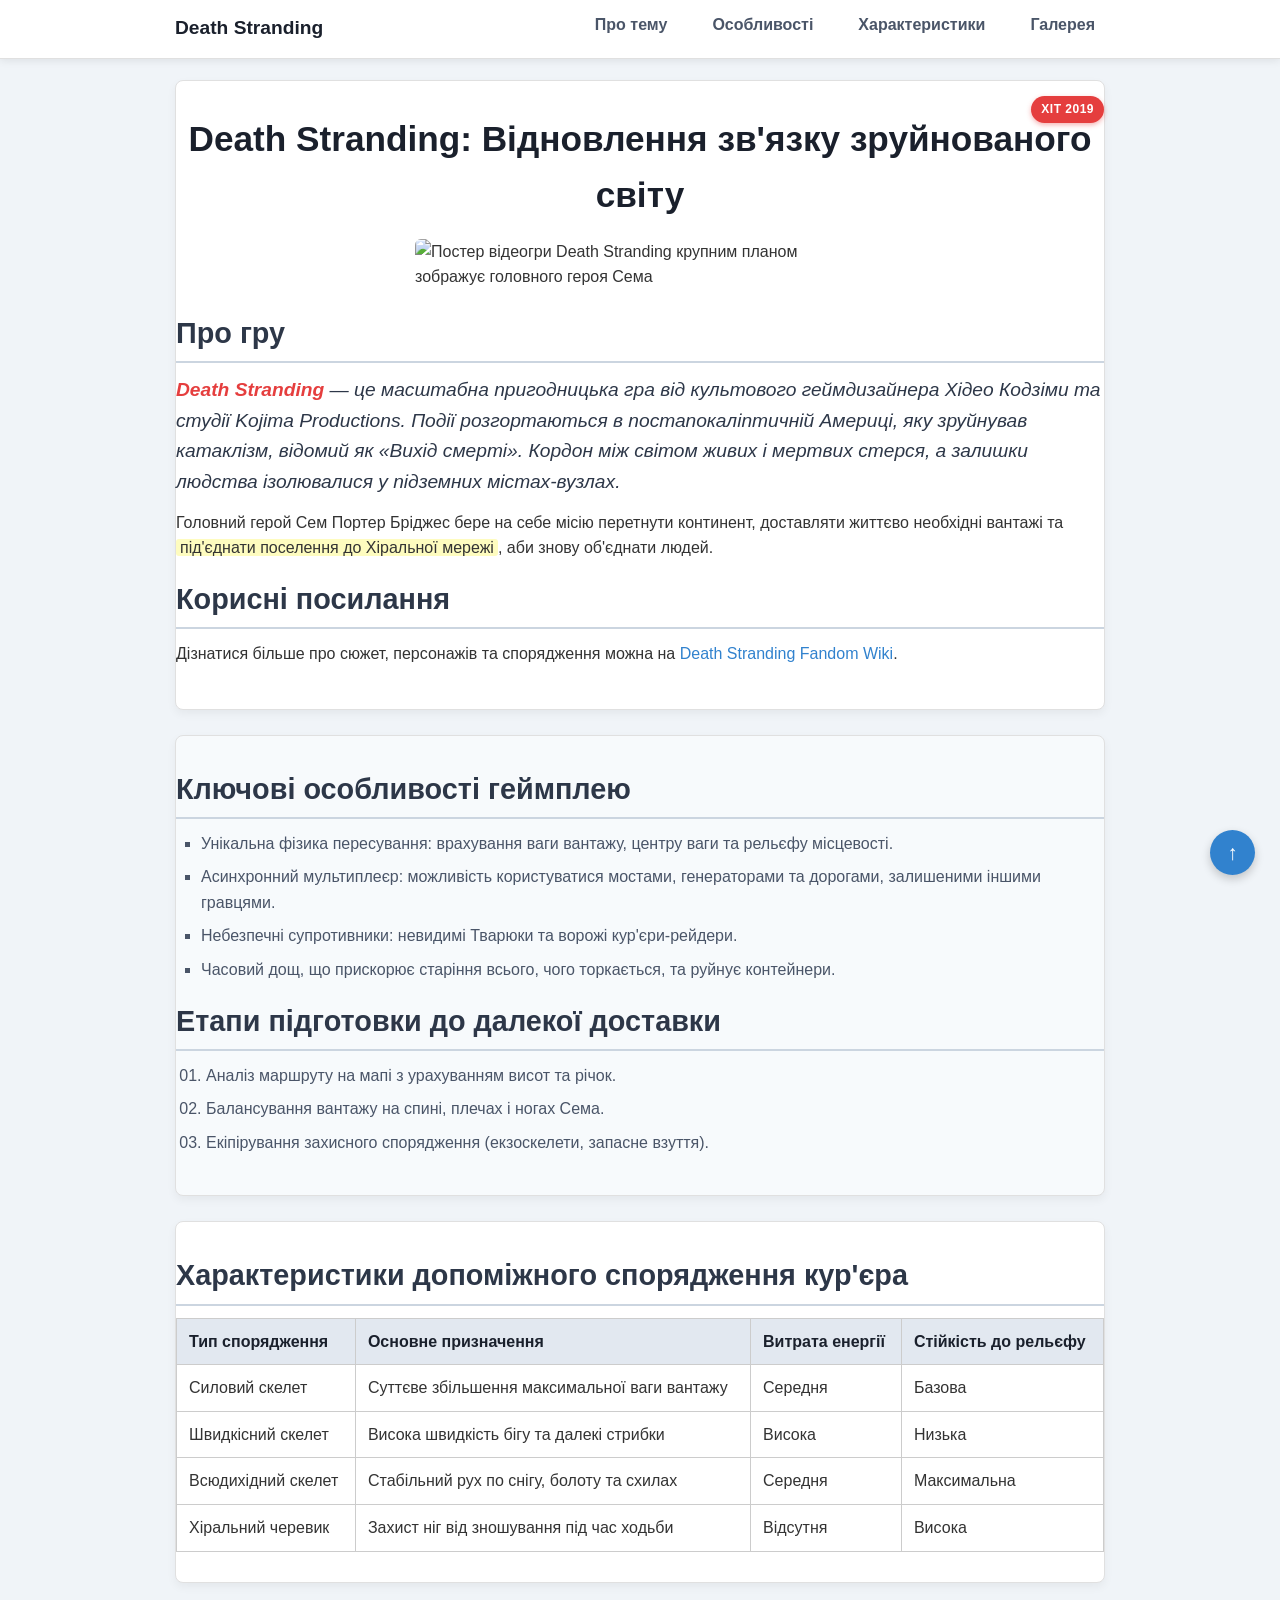
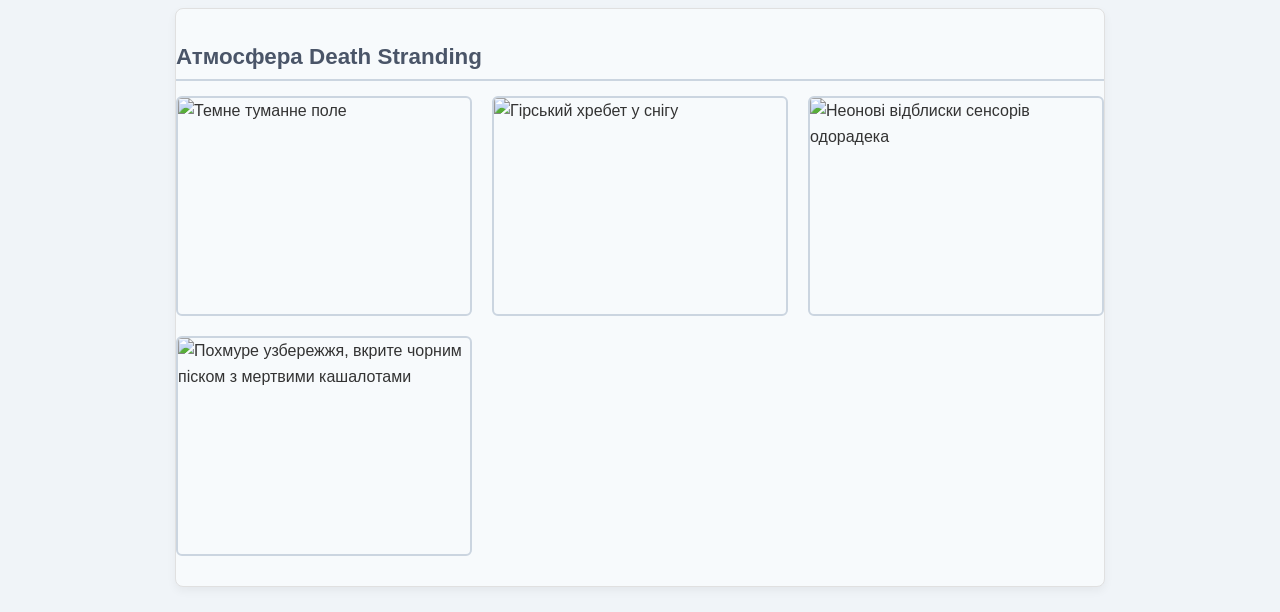
==== index.html @ abce7438 "практична 4" ====
<!DOCTYPE html>
<html lang="uk">

<head>
    <meta charset="UTF-8">
    <meta name="viewport" content="width=device-width, initial-scale=1.0">
    <title>Death Stranding — Огляд гри від Хідео Кодзіми</title>
    <link rel="stylesheet" href="style.css">
</head>

<body>

    <!-- Крок 1.1 & Крок 2.2: Закріплена шапка сайту (Header) з навігацією -->
    <header class="site-header">
        <div class="container header-container">
            <div class="logo">Death Stranding</div>
            <nav class="site-nav">
                <ul>
                    <li><a href="#about">Про тему</a></li>
                    <li><a href="#features">Особливості</a></li>
                    <li><a href="#equipment">Характеристики</a></li>
                    <li><a href="#gallery">Галерея</a></li>
                </ul>
            </nav>
        </div>
    </header>

    <!-- Контейнер-обгортка для всього основного контенту -->
    <div class="container main-content-wrapper">

        <!-- Крок 1.2: Секція 1 (id="about") -->
        <section id="about" class="card">
            <!-- Крок 4.3: Локальне позиціонування бейджа (relative + absolute) -->
            <div class="card-badge-wrapper">
                <span class="badge">ХІТ 2019</span>
                <h1 id="page-title">Death Stranding: Відновлення зв'язку зруйнованого світу</h1>
            </div>

            <img src="https://thumb.wikimedia.org/wikipedia/ru/thumb/e/ee/Death_Stranding_Poster.jpg/330px-Death_Stranding_Poster.jpg?utm_source=ru.wikipedia.org&utm_campaign=parser&utm_content=thumbnail"
                alt="Постер відеогри Death Stranding крупним планом зображує головного героя Сема" class="main-image" width="450">

            <h2 class="section-title">Про гру</h2>
            <p class="intro">
                <strong>Death Stranding</strong> — це масштабна пригодницька гра від культового геймдизайнера Хідео Кодзіми та
                студії Kojima Productions. Події розгортаються в постапокаліптичній Америці, яку зруйнував катаклізм, відомий як
                «Вихід смерті». Кордон між світом живих і мертвих стерся, а залишки людства ізолювалися у підземних
                містах-вузлах.
            </p>
            <p>
                Головний герой Сем Портер Бріджес бере на себе місію перетнути континент, доставляти життєво необхідні вантажі та
                <em class="highlight">під'єднати поселення до Хіральної мережі</em>, аби знову об'єднати людей.
            </p>

            <h2 class="section-title">Корисні посилання</h2>
            <p>
                Дізнатися більше про сюжет, персонажів та спорядження можна на
                <a href="https://deathstranding.fandom.com/wiki/Death_Stranding_Wiki" target="_blank">Death Stranding Fandom
                    Wiki</a>.
            </p>
        </section>

        <!-- Крок 1.2: Секція 2 (id="features") -->
        <section id="features" class="card">
            <h2 class="section-title">Ключові особливості геймплею</h2>
            <ul>
                <li>Унікальна фізика пересування: врахування ваги вантажу, центру ваги та рельєфу місцевості.</li>
                <li>Асинхронний мультиплеєр: можливість користуватися мостами, генераторами та дорогами, залишеними іншими гравцями.</li>
                <li>Небезпечні супротивники: невидимі Тварюки та ворожі кур'єри-рейдери.</li>
                <li>Часовий дощ, що прискорює старіння всього, чого торкається, та руйнує контейнери.</li>
            </ul>

            <h2 class="section-title">Етапи підготовки до далекої доставки</h2>
            <ol>
                <li>Аналіз маршруту на мапі з урахуванням висот та річок.</li>
                <li>Балансування вантажу на спині, плечах і ногах Сема.</li>
                <li>Екіпірування захисного спорядження (екзоскелети, запасне взуття).</li>
            </ol>
        </section>

        <!-- Крок 1.2: Секція 3 (id="equipment") -->
        <section id="equipment" class="card">
            <h2 class="section-title">Характеристики допоміжного спорядження кур'єра</h2>
            <table>
                <thead>
                    <tr>
                        <th>Тип спорядження</th>
                        <th>Основне призначення</th>
                        <th>Витрата енергії</th>
                        <th>Стійкість до рельєфу</th>
                    </tr>
                </thead>
                <tbody>
                    <tr>
                        <td>Силовий скелет</td>
                        <td>Суттєве збільшення максимальної ваги вантажу</td>
                        <td>Середня</td>
                        <td>Базова</td>
                    </tr>
                    <tr>
                        <td>Швидкісний скелет</td>
                        <td>Висока швидкість бігу та далекі стрибки</td>
                        <td>Висока</td>
                        <td>Низька</td>
                    </tr>
                    <tr>
                        <td>Всюдихідний скелет</td>
                        <td>Стабільний рух по снігу, болоту та схилах</td>
                        <td>Середня</td>
                        <td>Максимальна</td>
                    </tr>
                    <tr>
                        <td>Хіральний черевик</td>
                        <td>Захист ніг від зношування під час ходьби</td>
                        <td>Відсутня</td>
                        <td>Висока</td>
                    </tr>
                </tbody>
            </table>
        </section>

        <!-- Крок 1.2 & 1.3: Секція 4 (id="gallery") з Grid-контейнером -->
        <section id="gallery" class="card">
            <h3 class="section-title">Атмосфера Death Stranding</h3>
            <div class="grid-gallery">
                <img src="https://encrypted-tbn0.gstatic.com/images?q=tbn:ANd9GcSAm0z1vi26tXWBzfm6aqpXGcgS5RZTsnE22c-zB_lqt6mwlrGwshF_rRA&s=80"
                    alt="Темне туманне поле">
                <img src="https://i.redd.it/xmodhli1xid81.jpg"
                    alt="Гірський хребет у снігу">
                <img src="https://static.wikia.nocookie.net/deathstranding/images/5/5e/Terrorist_Odradek.jpg/revision/latest?cb=20230626144756"
                    alt="Неонові відблиски сенсорів одорадека">
                <img src="https://s.dou.ua/storage-files/DS2_1.jpg"
                    alt="Похмуре узбережжя, вкрите чорним піском з мертвими кашалотами">
            </div>
        </section>

    </div>

    <!-- Крок 5: Плаваюча кнопка повернення наверх -->
    <a href="#about" class="back-to-top" title="Наверх">↑</a>

</body>

</html>
---- style.css ----
/* Крок 1. Глобальне скидання та модель border-box */
* {
    margin: 0;
    padding: 0;
    box-sizing: border-box;
}

/* Крок 2.1. Глобальний скрол та компенсація для фіксованої шапки */
html {
    scroll-behavior: smooth;
}

body {
    background-color: #f0f4f8; /* Фон */
    font-family: Arial, sans-serif; /* Шрифт */
    color: #333333; /* Колір тексту */
    line-height: 1.6; /* Інтервал */
    padding-top: 80px; /* Компенсація висоти закріпленого хедера */
    scroll-padding-top: 90px; /* Запобігання перекриттю заголовків при якірному переході */
}

/* Крок 2.2. Фіксація шапки (Header) сайту */
.site-header {
    position: fixed;
    top: 0;
    left: 0;
    width: 100%;
    background-color: #ffffff;
    border-bottom: 1px solid #e0e0e0;
    box-shadow: 0 2px 8px rgba(0, 0, 0, 0.08);
    z-index: 1000; /* Високий шар, щоб перекривати контент */
    padding: 12px 0;
}

/* Крок 2.3. Flexbox для внутрішнього контейнера хедера */
.header-container {
    display: flex;
    justify-content: space-between;
    align-items: center;
}

.logo {
    font-size: 1.2rem;
    font-weight: bold;
    color: #1a202c;
}

/* Крок 2.4. Flexbox для списку навігації */
.site-nav ul {
    display: flex;
    gap: 25px; /* Рівномірні відстані між пунктами меню */
    list-style: none; /* Прибираємо стандартні маркери */
    margin: 0;
    padding: 0;
}

.site-nav a {
    color: #4a5568;
    font-weight: 600;
    text-decoration: none;
    padding: 6px 10px;
    border-radius: 4px;
    transition: color 0.2s, background-color 0.2s;
}

.site-nav a:hover {
    color: #3182ce;
    background-color: #edf2f7;
    text-decoration: none;
}

/* Крок 3.1. Контейнер-обгортка */
.container {
    max-width: 960px; /* Обмеження максимальної ширини */
    margin: 0 auto; /* Центрування по горизонталі */
    padding: 0 15px; /* Бокові внутрішні відступи */
}

/* Крок 4.1. Внутрішні відступи секцій (вертикальний ритм) */
section.card {
    padding-top: 30px;
    padding-bottom: 30px;
}

/* Крок 4.2. Візуальне відокремлення (чергування фону секцій) */
section.card:nth-child(odd) {
    background-color: #ffffff; /* Білий фон для непарних секцій */
}

section.card:nth-child(even) {
    background-color: #f7fafc; /* Світло-сірий фон для парних секцій */
}

/* Крок 3.2. Стилізація блоків-карток (.card) */
.card {
    border: 1px solid #e0e0e0; /* Рамка */
    border-radius: 8px; /* Закруглення кутів */
    margin-bottom: 25px; /* Зовнішній відступ знизу */
    box-shadow: 0 4px 10px rgba(0, 0, 0, 0.05); /* М'яка тінь */
}

/* Крок 4.3. Локальне позиціонування (Бейдж) */
.card-badge-wrapper {
    position: relative; /* Батьківський контейнер для absolute */
}

.badge {
    position: absolute;
    top: -15px;
    right: 0;
    background-color: #e53e3e;
    color: #ffffff;
    font-size: 0.75rem;
    font-weight: bold;
    padding: 4px 10px;
    border-radius: 20px;
    box-shadow: 0 2px 5px rgba(229, 62, 62, 0.4);
    text-transform: uppercase;
    letter-spacing: 0.5px;
}

/* Заголовки */
h1 {
    font-size: 2.2rem;
    font-weight: 700;
    color: #1a202c;
    text-align: center; /* Вирівнювання по центру */
    margin-bottom: 15px;
}

h2 {
    font-size: 1.8rem;
    font-weight: 600;
    color: #2d3748;
    text-align: left;
    margin-top: 15px;
    margin-bottom: 12px;
}

h3 {
    font-size: 1.4rem;
    font-weight: bold;
    color: #4a5568;
    text-align: left;
    margin-bottom: 15px;
}

.card h2:first-child,
.card h3:first-child {
    margin-top: 0;
}

.section-title {
    border-bottom: 2px solid #cbd5e0;
    padding-bottom: 5px;
}

/* Оформлення текстових елементів */
p {
    margin-bottom: 12px;
}

.intro {
    font-size: 1.2rem;
    font-style: italic;
    color: #2d3748;
}

strong {
    color: #e53e3e;
}

em, .highlight {
    background-color: #fefcbf;
    font-style: normal;
    padding: 0 4px;
    border-radius: 3px;
}

/* Оформлення посилань у тексті */
a {
    color: #3182ce;
    text-decoration: none;
}

a:hover {
    color: #2b6cb0;
    text-decoration: underline;
}

/* Оформлення списків */
ul {
    list-style-type: square;
    color: #4a5568;
    padding-left: 25px;
    margin-bottom: 15px;
}

ol {
    list-style-type: decimal-leading-zero;
    color: #4a5568;
    padding-left: 30px;
    margin-bottom: 10px;
}

li {
    margin-bottom: 8px;
}

/* Стилізація таблиці */
table {
    width: 100%;
    border-collapse: collapse;
    margin-top: 10px;
}

th, td {
    padding: 10px 12px;
    border: 1px solid #ccc;
    text-align: left;
}

th {
    background-color: #e2e8f0;
    color: #1a202c;
    font-weight: 700;
}

/* Стилізація головного зображення */
.main-image {
    display: block;
    margin: 0 auto 20px auto;
    max-width: 100%;
    height: auto;
    border-radius: 6px;
}

/* Крок 3 (з практичної): Двовимірна верстка галереї за допомогою CSS Grid */
.grid-gallery {
    display: grid;
    grid-template-columns: repeat(3, 1fr); /* Три однакові колонки через фракції */
    gap: 20px; /* Рівномірні відступи між елементами сітки */
}

.grid-gallery img {
    width: 100%; /* Гумові зображення */
    height: 220px;
    object-fit: cover; /* Збереження пропорцій без спотворень */
    border: 2px solid #cbd5e0;
    border-radius: 6px;
    transition: transform 0.2s ease;
}

.grid-gallery img:hover {
    transform: scale(1.02);
}

/* Крок 5. Плаваюча кнопка повернення (Back to Top) */
.back-to-top {
    position: fixed;
    bottom: 25px;
    right: 25px;
    width: 45px;
    height: 45px;
    background-color: #3182ce;
    color: #ffffff;
    border-radius: 50%; /* Форма кола */
    display: flex;
    align-items: center;
    justify-content: center;
    font-size: 1.3rem;
    text-decoration: none;
    box-shadow: 0 4px 10px rgba(0, 0, 0, 0.2);
    z-index: 999;
    transition: background-color 0.2s, transform 0.2s;
}

.back-to-top:hover {
    background-color: #2b6cb0;
    color: #ffffff;
    text-decoration: none;
    transform: translateY(-3px);
}
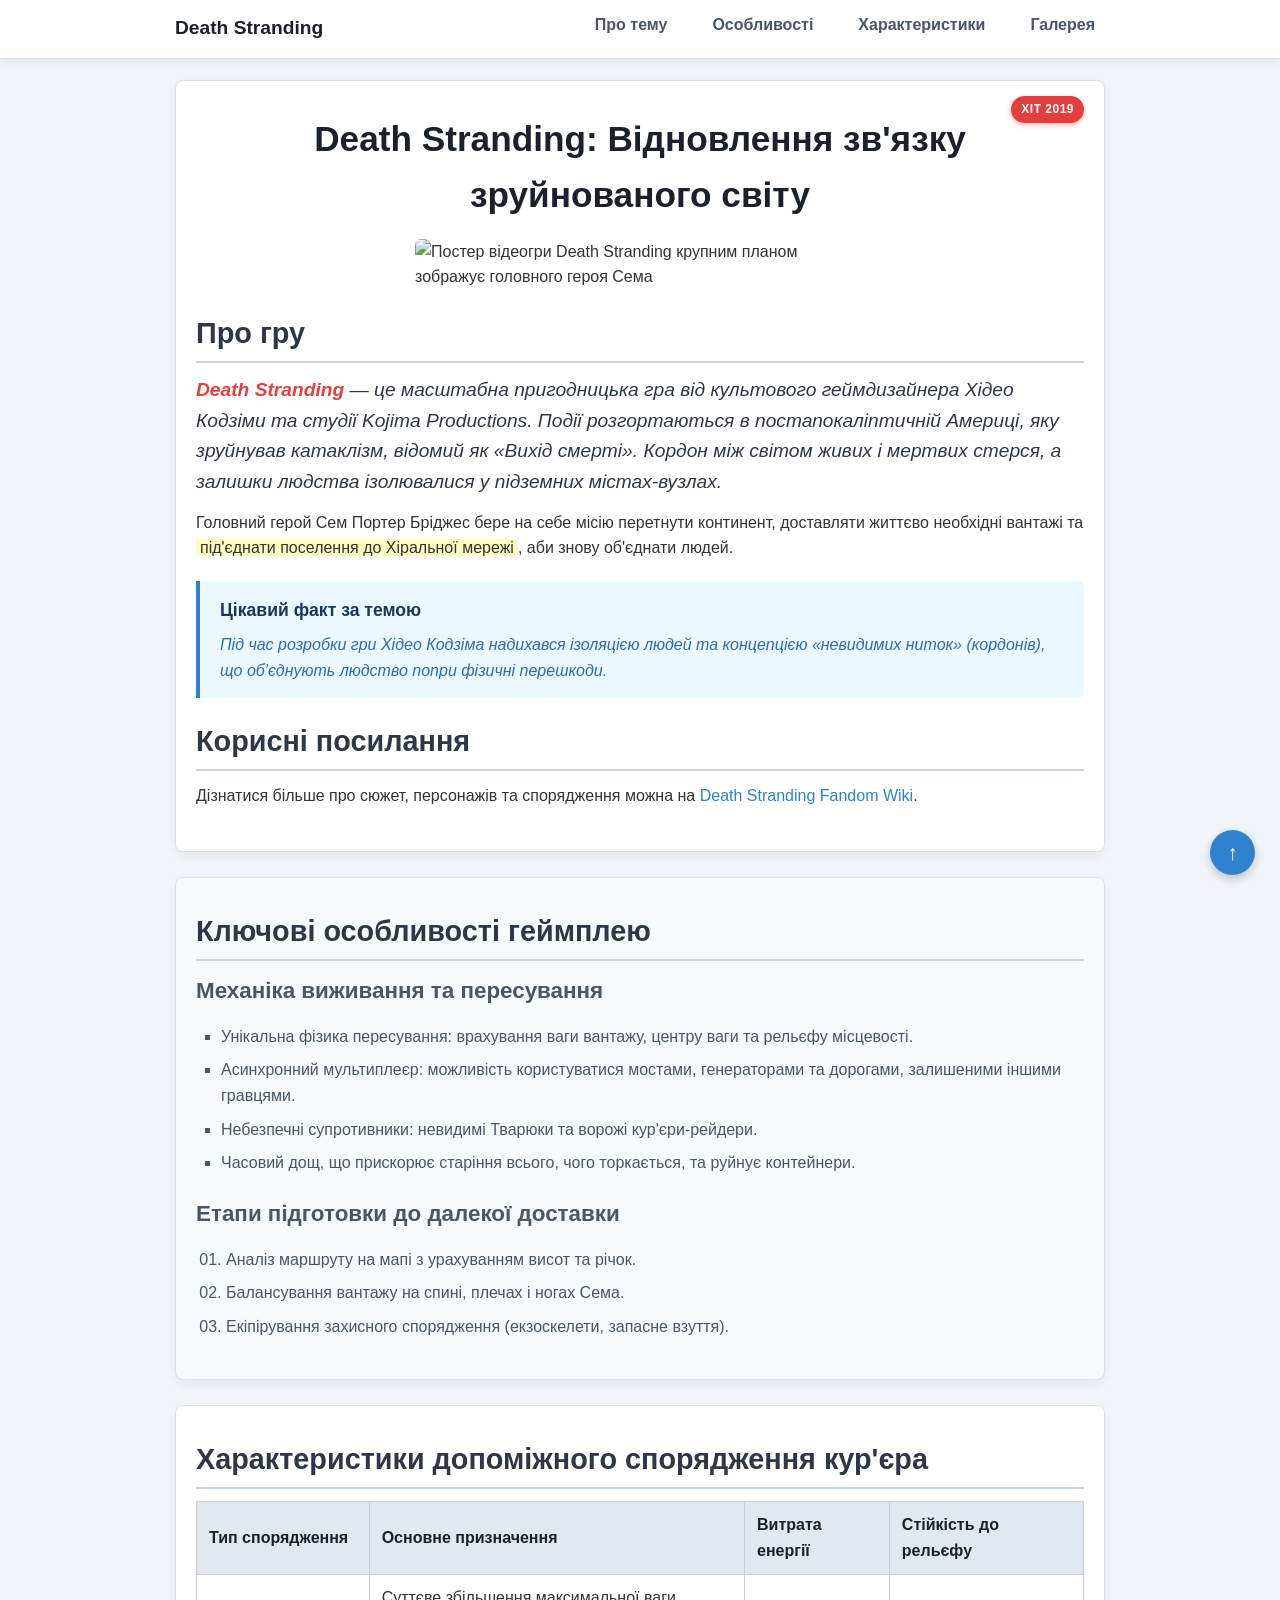
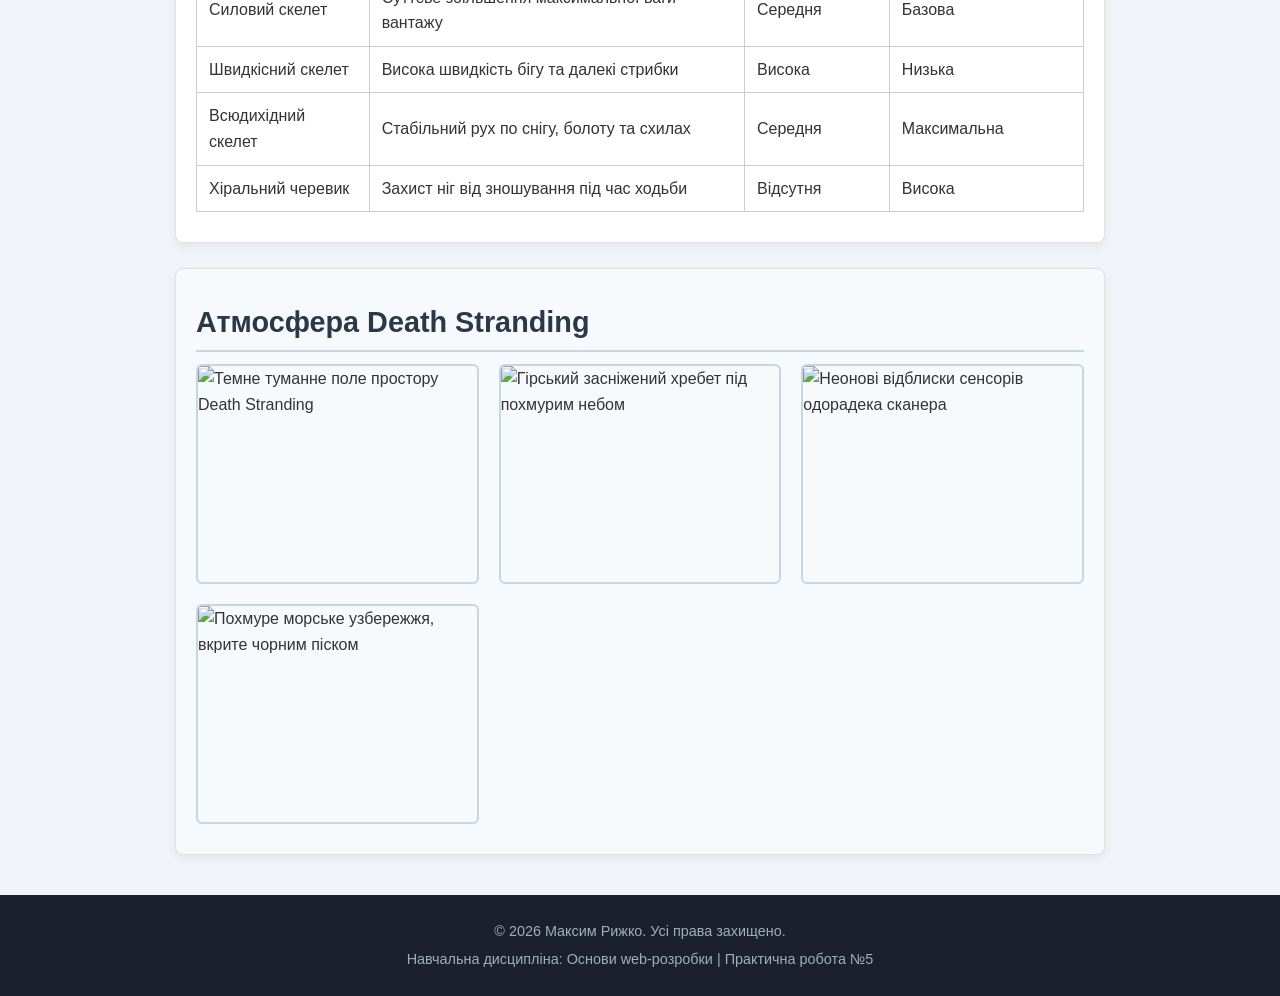
==== commit b5a994f5: "Практична робота №5" ====
--- a/index.html
+++ b/index.html
@@ -5,16 +5,20 @@
     <meta charset="UTF-8">
     <meta name="viewport" content="width=device-width, initial-scale=1.0">
     <title>Death Stranding — Огляд гри від Хідео Кодзіми</title>
+    <meta name="description" content="Повний огляд постапокаліптичної гри Death Stranding: геймплей, особливості унікальної доставки вантажів, снарядження та атмосфера проєкту.">
+    <meta name="keywords" content="Death Stranding, Хідео Кодзіма, гра, огляд, геймплей, кур'єр, Сем Портер Бріджес">
+    <meta name="author" content="Максим Рижко">
+    <link rel="icon" href="https://encrypted-tbn0.gstatic.com/images?q=tbn:ANd9GcSAm0z1vi26tXWBzfm6aqpXGcgS5RZTsnE22c-zB_lqt6mwlrGwshF_rRA&s=80" type="image/x-icon">
     <link rel="stylesheet" href="style.css">
 </head>
 
 <body>
 
-    <!-- Крок 1.1 & Крок 2.2: Закріплена шапка сайту (Header) з навігацією -->
+    <!-- Крок 1.1 & Крок 2.2: Закріплена шапка сайту з доступною навігацією -->
     <header class="site-header">
         <div class="container header-container">
             <div class="logo">Death Stranding</div>
-            <nav class="site-nav">
+            <nav class="site-nav" aria-label="Головне меню сайту">
                 <ul>
                     <li><a href="#about">Про тему</a></li>
                     <li><a href="#features">Особливості</a></li>
@@ -25,118 +29,139 @@
         </div>
     </header>
 
-    <!-- Контейнер-обгортка для всього основного контенту -->
-    <div class="container main-content-wrapper">
+    <!-- Крок 1.2: Головний стрижневий контейнер (<main>) -->
+    <main id="main-content">
+        <div class="container main-content-wrapper">
 
-        <!-- Крок 1.2: Секція 1 (id="about") -->
-        <section id="about" class="card">
-            <!-- Крок 4.3: Локальне позиціонування бейджа (relative + absolute) -->
-            <div class="card-badge-wrapper">
-                <span class="badge">ХІТ 2019</span>
-                <h1 id="page-title">Death Stranding: Відновлення зв'язку зруйнованого світу</h1>
-            </div>
+            <!-- Секція 1 (id="about") -->
+            <section id="about" class="card">
+                <div class="card-badge-wrapper">
+                    <span class="badge">ХІТ 2019</span>
+                    <h1 id="page-title">Death Stranding: Відновлення зв'язку зруйнованого світу</h1>
+                </div>
 
-            <img src="https://thumb.wikimedia.org/wikipedia/ru/thumb/e/ee/Death_Stranding_Poster.jpg/330px-Death_Stranding_Poster.jpg?utm_source=ru.wikipedia.org&utm_campaign=parser&utm_content=thumbnail"
-                alt="Постер відеогри Death Stranding крупним планом зображує головного героя Сема" class="main-image" width="450">
+                <img src="https://thumb.wikimedia.org/wikipedia/ru/thumb/e/ee/Death_Stranding_Poster.jpg/330px-Death_Stranding_Poster.jpg"
+                    alt="Постер відеогри Death Stranding крупним планом зображує головного героя Сема" class="main-image" width="450">
 
-            <h2 class="section-title">Про гру</h2>
-            <p class="intro">
-                <strong>Death Stranding</strong> — це масштабна пригодницька гра від культового геймдизайнера Хідео Кодзіми та
-                студії Kojima Productions. Події розгортаються в постапокаліптичній Америці, яку зруйнував катаклізм, відомий як
-                «Вихід смерті». Кордон між світом живих і мертвих стерся, а залишки людства ізолювалися у підземних
-                містах-вузлах.
-            </p>
-            <p>
-                Головний герой Сем Портер Бріджес бере на себе місію перетнути континент, доставляти життєво необхідні вантажі та
-                <em class="highlight">під'єднати поселення до Хіральної мережі</em>, аби знову об'єднати людей.
-            </p>
+                <h2 class="section-title">Про гру</h2>
+                <p class="intro">
+                    <strong>Death Stranding</strong> — це масштабна пригодницька гра від культового геймдизайнера Хідео Кодзіми та
+                    студії Kojima Productions. Події розгортаються в постапокаліптичній Америці, яку зруйнував катаклізм, відомий як
+                    «Вихід смерті». Кордон між світом живих і мертвих стерся, а залишки людства ізолювалися у підземних
+                    містах-вузлах.
+                </p>
+                <p>
+                    Головний герой Сем Портер Бріджес бере на себе місію перетнути континент, доставляти життєво необхідні вантажі та
+                    <em class="highlight">під'єднати поселення до Хіральної мережі</em>, аби знову об'єднати людей.
+                </p>
 
-            <h2 class="section-title">Корисні посилання</h2>
-            <p>
-                Дізнатися більше про сюжет, персонажів та спорядження можна на
-                <a href="https://deathstranding.fandom.com/wiki/Death_Stranding_Wiki" target="_blank">Death Stranding Fandom
-                    Wiki</a>.
-            </p>
-        </section>
+                <!-- Крок 1.4: Довідковий блок (<aside>) усередині секції -->
+                <aside class="info-aside">
+                    <h3>Цікавий факт за темою</h3>
+                    <p>Під час розробки гри Хідео Кодзіма надихався ізоляцією людей та концепцією «невидимих ниток» (кордонів), що об'єднують людство попри фізичні перешкоди.</p>
+                </aside>
 
-        <!-- Крок 1.2: Секція 2 (id="features") -->
-        <section id="features" class="card">
-            <h2 class="section-title">Ключові особливості геймплею</h2>
-            <ul>
-                <li>Унікальна фізика пересування: врахування ваги вантажу, центру ваги та рельєфу місцевості.</li>
-                <li>Асинхронний мультиплеєр: можливість користуватися мостами, генераторами та дорогами, залишеними іншими гравцями.</li>
-                <li>Небезпечні супротивники: невидимі Тварюки та ворожі кур'єри-рейдери.</li>
-                <li>Часовий дощ, що прискорює старіння всього, чого торкається, та руйнує контейнери.</li>
-            </ul>
+                <h2 class="section-title">Корисні посилання</h2>
+                <p>
+                    Дізнатися більше про сюжет, персонажів та спорядження можна на
+                    <a href="https://deathstranding.fandom.com/wiki/Death_Stranding_Wiki" target="_blank" rel="noopener">Death Stranding Fandom
+                        Wiki</a>.
+                </p>
+            </section>
 
-            <h2 class="section-title">Етапи підготовки до далекої доставки</h2>
-            <ol>
-                <li>Аналіз маршруту на мапі з урахуванням висот та річок.</li>
-                <li>Балансування вантажу на спині, плечах і ногах Сема.</li>
-                <li>Екіпірування захисного спорядження (екзоскелети, запасне взуття).</li>
-            </ol>
-        </section>
+            <!-- Секція 2 (id="features") з використанням <article> для карток -->
+            <section id="features" class="card">
+                <h2 class="section-title">Ключові особливості геймплею</h2>
+                
+                <article class="feature-article">
+                    <h3>Механіка виживання та пересування</h3>
+                    <ul>
+                        <li>Унікальна фізика пересування: врахування ваги вантажу, центру ваги та рельєфу місцевості.</li>
+                        <li>Асинхронний мультиплеєр: можливість користуватися мостами, генераторами та дорогами, залишеними іншими гравцями.</li>
+                        <li>Небезпечні супротивники: невидимі Тварюки та ворожі кур'єри-рейдери.</li>
+                        <li>Часовий дощ, що прискорює старіння всього, чого торкається, та руйнує контейнери.</li>
+                    </ul>
+                </article>
 
-        <!-- Крок 1.2: Секція 3 (id="equipment") -->
-        <section id="equipment" class="card">
-            <h2 class="section-title">Характеристики допоміжного спорядження кур'єра</h2>
-            <table>
-                <thead>
-                    <tr>
-                        <th>Тип спорядження</th>
-                        <th>Основне призначення</th>
-                        <th>Витрата енергії</th>
-                        <th>Стійкість до рельєфу</th>
-                    </tr>
-                </thead>
-                <tbody>
-                    <tr>
-                        <td>Силовий скелет</td>
-                        <td>Суттєве збільшення максимальної ваги вантажу</td>
-                        <td>Середня</td>
-                        <td>Базова</td>
-                    </tr>
-                    <tr>
-                        <td>Швидкісний скелет</td>
-                        <td>Висока швидкість бігу та далекі стрибки</td>
-                        <td>Висока</td>
-                        <td>Низька</td>
-                    </tr>
-                    <tr>
-                        <td>Всюдихідний скелет</td>
-                        <td>Стабільний рух по снігу, болоту та схилах</td>
-                        <td>Середня</td>
-                        <td>Максимальна</td>
-                    </tr>
-                    <tr>
-                        <td>Хіральний черевик</td>
-                        <td>Захист ніг від зношування під час ходьби</td>
-                        <td>Відсутня</td>
-                        <td>Висока</td>
-                    </tr>
-                </tbody>
-            </table>
-        </section>
+                <article class="feature-article">
+                    <h3>Етапи підготовки до далекої доставки</h3>
+                    <ol>
+                        <li>Аналіз маршруту на мапі з урахуванням висот та річок.</li>
+                        <li>Балансування вантажу на спині, плечах і ногах Сема.</li>
+                        <li>Екіпірування захисного спорядження (екзоскелети, запасне взуття).</li>
+                    </ol>
+                </article>
+            </section>
 
-        <!-- Крок 1.2 & 1.3: Секція 4 (id="gallery") з Grid-контейнером -->
-        <section id="gallery" class="card">
-            <h3 class="section-title">Атмосфера Death Stranding</h3>
-            <div class="grid-gallery">
-                <img src="https://encrypted-tbn0.gstatic.com/images?q=tbn:ANd9GcSAm0z1vi26tXWBzfm6aqpXGcgS5RZTsnE22c-zB_lqt6mwlrGwshF_rRA&s=80"
-                    alt="Темне туманне поле">
-                <img src="https://i.redd.it/xmodhli1xid81.jpg"
-                    alt="Гірський хребет у снігу">
-                <img src="https://static.wikia.nocookie.net/deathstranding/images/5/5e/Terrorist_Odradek.jpg/revision/latest?cb=20230626144756"
-                    alt="Неонові відблиски сенсорів одорадека">
-                <img src="https://s.dou.ua/storage-files/DS2_1.jpg"
-                    alt="Похмуре узбережжя, вкрите чорним піском з мертвими кашалотами">
-            </div>
-        </section>
+            <!-- Секція 3 (id="equipment") -->
+            <section id="equipment" class="card">
+                <h2 class="section-title">Характеристики допоміжного спорядження кур'єра</h2>
+                <table>
+                    <thead>
+                        <tr>
+                            <th>Тип спорядження</th>
+                            <th>Основне призначення</th>
+                            <th>Витрата енергії</th>
+                            <th>Стійкість до рельєфу</th>
+                        </tr>
+                    </thead>
+                    <tbody>
+                        <tr>
+                            <td>Силовий скелет</td>
+                            <td>Суттєве збільшення максимальної ваги вантажу</td>
+                            <td>Середня</td>
+                            <td>Базова</td>
+                        </tr>
+                        <tr>
+                            <td>Швидкісний скелет</td>
+                            <td>Висока швидкість бігу та далекі стрибки</td>
+                            <td>Висока</td>
+                            <td>Низька</td>
+                        </tr>
+                        <tr>
+                            <td>Всюдихідний скелет</td>
+                            <td>Стабільний рух по снігу, болоту та схилах</td>
+                            <td>Середня</td>
+                            <td>Максимальна</td>
+                        </tr>
+                        <tr>
+                            <td>Хіральний черевик</td>
+                            <td>Захист ніг від зношування під час ходьби</td>
+                            <td>Відсутня</td>
+                            <td>Висока</td>
+                        </tr>
+                    </tbody>
+                </table>
+            </section>
 
-    </div>
+            <!-- Секція 4 (id="gallery") з Grid-контейнером -->
+            <section id="gallery" class="card">
+                <h2 class="section-title">Атмосфера Death Stranding</h2>
+                <div class="grid-gallery">
+                    <img src="https://encrypted-tbn0.gstatic.com/images?q=tbn:ANd9GcSAm0z1vi26tXWBzfm6aqpXGcgS5RZTsnE22c-zB_lqt6mwlrGwshF_rRA&s=80"
+                        alt="Темне туманне поле простору Death Stranding">
+                    <img src="https://i.redd.it/xmodhli1xid81.jpg"
+                        alt="Гірський засніжений хребет під похмурим небом">
+                    <img src="https://static.wikia.nocookie.net/deathstranding/images/5/5e/Terrorist_Odradek.jpg/revision/latest?cb=20230626144756"
+                        alt="Неонові відблиски сенсорів одорадека сканера">
+                    <img src="https://s.dou.ua/storage-files/DS2_1.jpg"
+                        alt="Похмуре морське узбережжя, вкрите чорним піском">
+                </div>
+            </section>
 
-    <!-- Крок 5: Плаваюча кнопка повернення наверх -->
-    <a href="#about" class="back-to-top" title="Наверх">↑</a>
+        </div>
+    </main>
+
+    <!-- Крок 1.5: Оформлення підвалу сайту (<footer>) -->
+    <footer class="site-footer">
+        <div class="container footer-container">
+            <p>&copy; 2026 Максим Рижко. Усі права захищено.</p>
+            <p>Навчальна дисципліна: Основи web-розробки | Практична робота №5</p>
+        </div>
+    </footer>
+
+    <!-- Крок 2.3: Доступна плаваюча кнопка переходу нагору -->
+    <a href="#about" class="back-to-top" aria-label="Повернутися на початок сторінки" title="Наверх">↑</a>
 
 </body>
 
--- a/style.css
+++ b/style.css
@@ -17,6 +17,11 @@
     line-height: 1.6; /* Інтервал */
     padding-top: 80px; /* Компенсація висоти закріпленого хедера */
     scroll-padding-top: 90px; /* Запобігання перекриттю заголовків при якірному переході */
+}
+
+/* Гарантуємо блоковий тип відображення для нових семантичних елементів */
+main, section, article, aside, header, footer, nav {
+    display: block;
 }
 
 /* Крок 2.2. Фіксація шапки (Header) сайту */
@@ -28,7 +33,7 @@
     background-color: #ffffff;
     border-bottom: 1px solid #e0e0e0;
     box-shadow: 0 2px 8px rgba(0, 0, 0, 0.08);
-    z-index: 1000; /* Високий шар, щоб перекривати контент */
+    z-index: 1000;
     padding: 12px 0;
 }
 
@@ -48,8 +53,8 @@
 /* Крок 2.4. Flexbox для списку навігації */
 .site-nav ul {
     display: flex;
-    gap: 25px; /* Рівномірні відстані між пунктами меню */
-    list-style: none; /* Прибираємо стандартні маркери */
+    gap: 25px;
+    list-style: none;
     margin: 0;
     padding: 0;
 }
@@ -71,9 +76,9 @@
 
 /* Крок 3.1. Контейнер-обгортка */
 .container {
-    max-width: 960px; /* Обмеження максимальної ширини */
-    margin: 0 auto; /* Центрування по горизонталі */
-    padding: 0 15px; /* Бокові внутрішні відступи */
+    max-width: 960px;
+    margin: 0 auto;
+    padding: 0 15px;
 }
 
 /* Крок 4.1. Внутрішні відступи секцій (вертикальний ритм) */
@@ -84,24 +89,25 @@
 
 /* Крок 4.2. Візуальне відокремлення (чергування фону секцій) */
 section.card:nth-child(odd) {
-    background-color: #ffffff; /* Білий фон для непарних секцій */
+    background-color: #ffffff;
 }
 
 section.card:nth-child(even) {
-    background-color: #f7fafc; /* Світло-сірий фон для парних секцій */
+    background-color: #f7fafc;
 }
 
 /* Крок 3.2. Стилізація блоків-карток (.card) */
 .card {
-    border: 1px solid #e0e0e0; /* Рамка */
-    border-radius: 8px; /* Закруглення кутів */
-    margin-bottom: 25px; /* Зовнішній відступ знизу */
-    box-shadow: 0 4px 10px rgba(0, 0, 0, 0.05); /* М'яка тінь */
+    border: 1px solid #e0e0e0;
+    border-radius: 8px;
+    margin-bottom: 25px;
+    box-shadow: 0 4px 10px rgba(0, 0, 0, 0.05);
+    padding: 20px;
 }
 
 /* Крок 4.3. Локальне позиціонування (Бейдж) */
 .card-badge-wrapper {
-    position: relative; /* Батьківський контейнер для absolute */
+    position: relative;
 }
 
 .badge {
@@ -119,12 +125,43 @@
     letter-spacing: 0.5px;
 }
 
+/* Крок 4 (з вимогою стилізації зілля/блок-нотатки для <aside>): Оформлення блоку <aside> */
+.info-aside {
+    background-color: #ebf8ff; /* М'який пастельний фон */
+    border-left: 4px solid #3182ce; /* Вертикальна акцентна лінія зліва */
+    padding: 15px 20px;
+    margin: 20px 0;
+    border-radius: 0 6px 6px 0;
+    font-style: italic; /* Курсивний шрифт */
+    color: #2b6cb0;
+}
+
+.info-aside h3 {
+    font-size: 1.1rem;
+    font-style: normal;
+    margin-bottom: 8px;
+    color: #1a365d;
+}
+
+.info-aside p {
+    margin-bottom: 0;
+}
+
+/* Стилізація карток-статей (<article>) */
+.feature-article {
+    margin-bottom: 20px;
+}
+
+.feature-article:last-child {
+    margin-bottom: 0;
+}
+
 /* Заголовки */
 h1 {
     font-size: 2.2rem;
     font-weight: 700;
     color: #1a202c;
-    text-align: center; /* Вирівнювання по центру */
+    text-align: center;
     margin-bottom: 15px;
 }
 
@@ -235,17 +272,18 @@
     border-radius: 6px;
 }
 
-/* Крок 3 (з практичної): Двовимірна верстка галереї за допомогою CSS Grid */
+/* Двовимірна верстка галереї за допомогою CSS Grid */
 .grid-gallery {
     display: grid;
-    grid-template-columns: repeat(3, 1fr); /* Три однакові колонки через фракції */
-    gap: 20px; /* Рівномірні відступи між елементами сітки */
+    grid-template-columns: repeat(3, 1fr);
+    gap: 20px;
 }
 
 .grid-gallery img {
-    width: 100%; /* Гумові зображення */
+    width: 100%;
     height: 220px;
-    object-fit: cover; /* Збереження пропорцій без спотворень */
+    object-path: cover;
+    object-fit: cover;
     border: 2px solid #cbd5e0;
     border-radius: 6px;
     transition: transform 0.2s ease;
@@ -255,7 +293,25 @@
     transform: scale(1.02);
 }
 
-/* Крок 5. Плаваюча кнопка повернення (Back to Top) */
+/* Стилізація підвалу сайту (<footer>) */
+.site-footer {
+    background-color: #1a202c;
+    color: #a0aec0;
+    padding: 25px 0;
+    text-align: center;
+    font-size: 0.9rem;
+    margin-top: 40px;
+}
+
+.site-footer p {
+    margin-bottom: 5px;
+}
+
+.site-footer p:last-child {
+    margin-bottom: 0;
+}
+
+/* Плаваюча кнопка повернення (Back to Top) */
 .back-to-top {
     position: fixed;
     bottom: 25px;
@@ -264,7 +320,7 @@
     height: 45px;
     background-color: #3182ce;
     color: #ffffff;
-    border-radius: 50%; /* Форма кола */
+    border-radius: 50%;
     display: flex;
     align-items: center;
     justify-content: center;
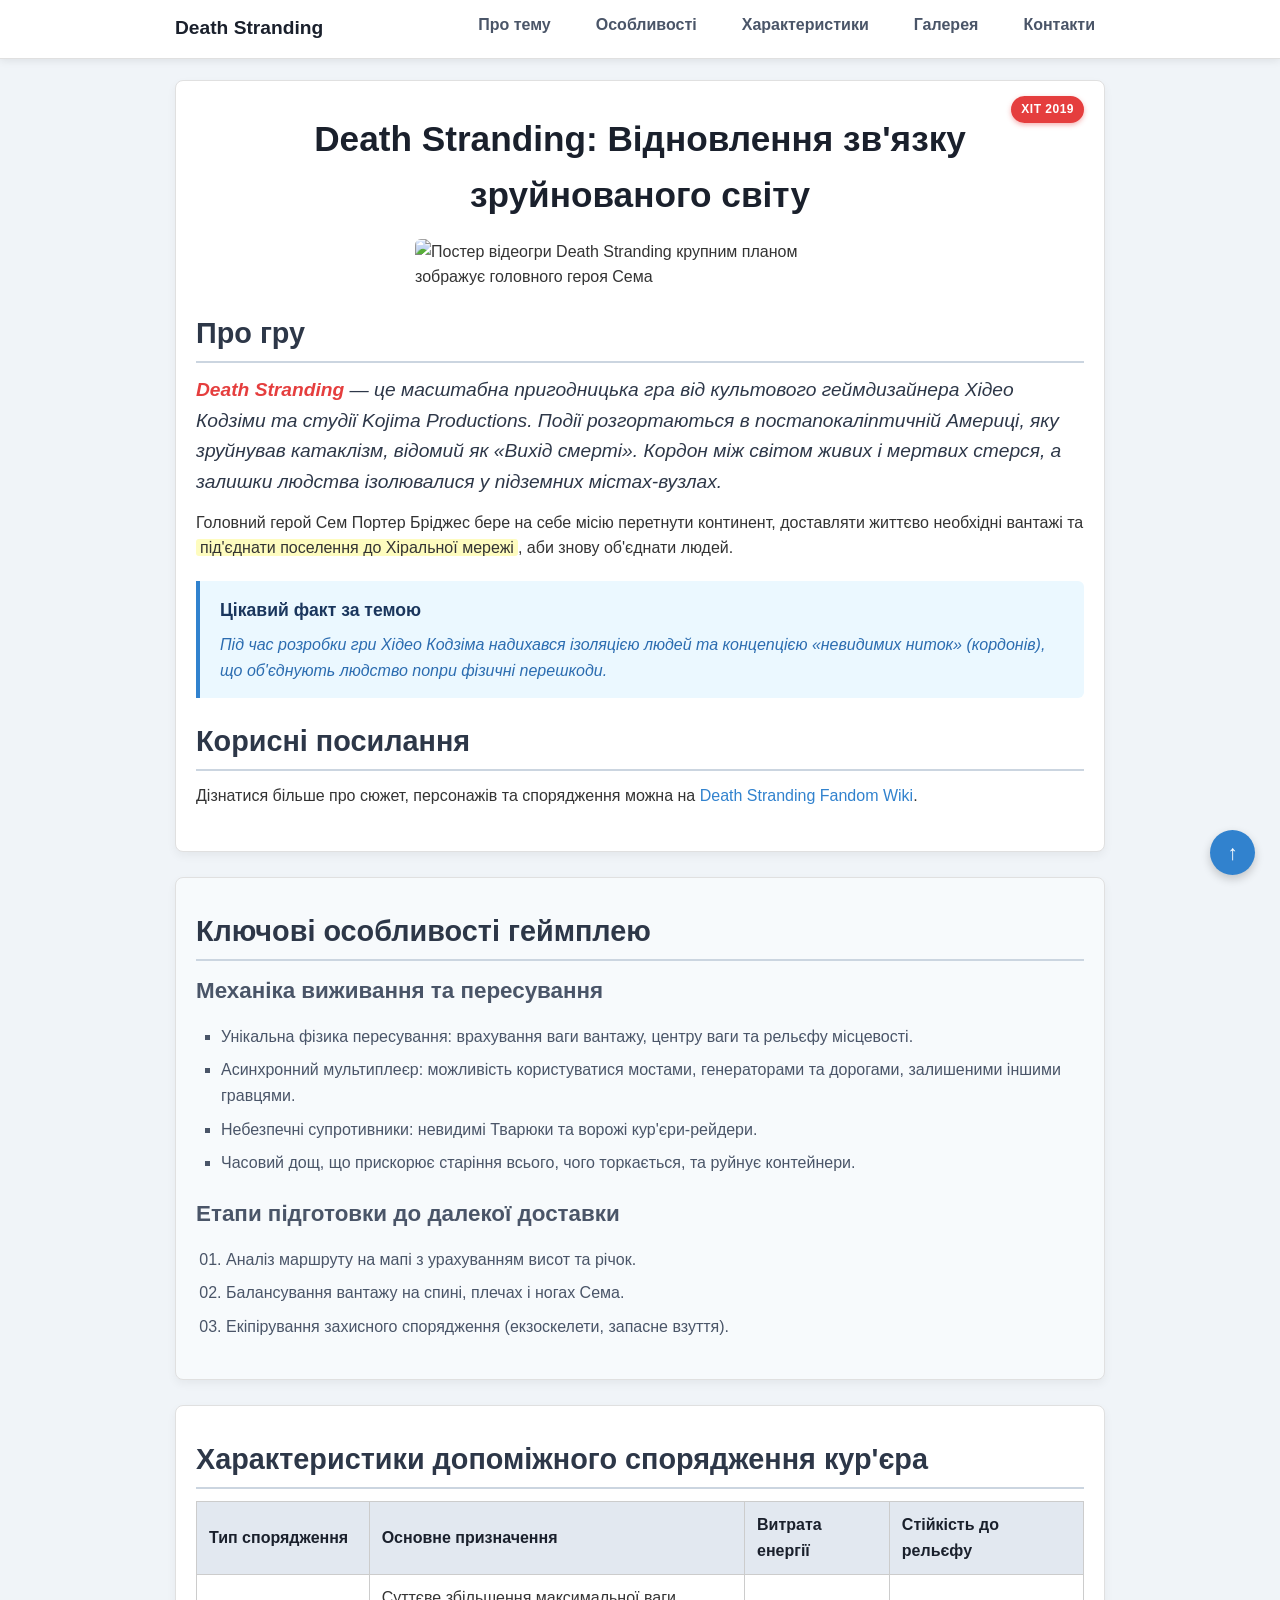
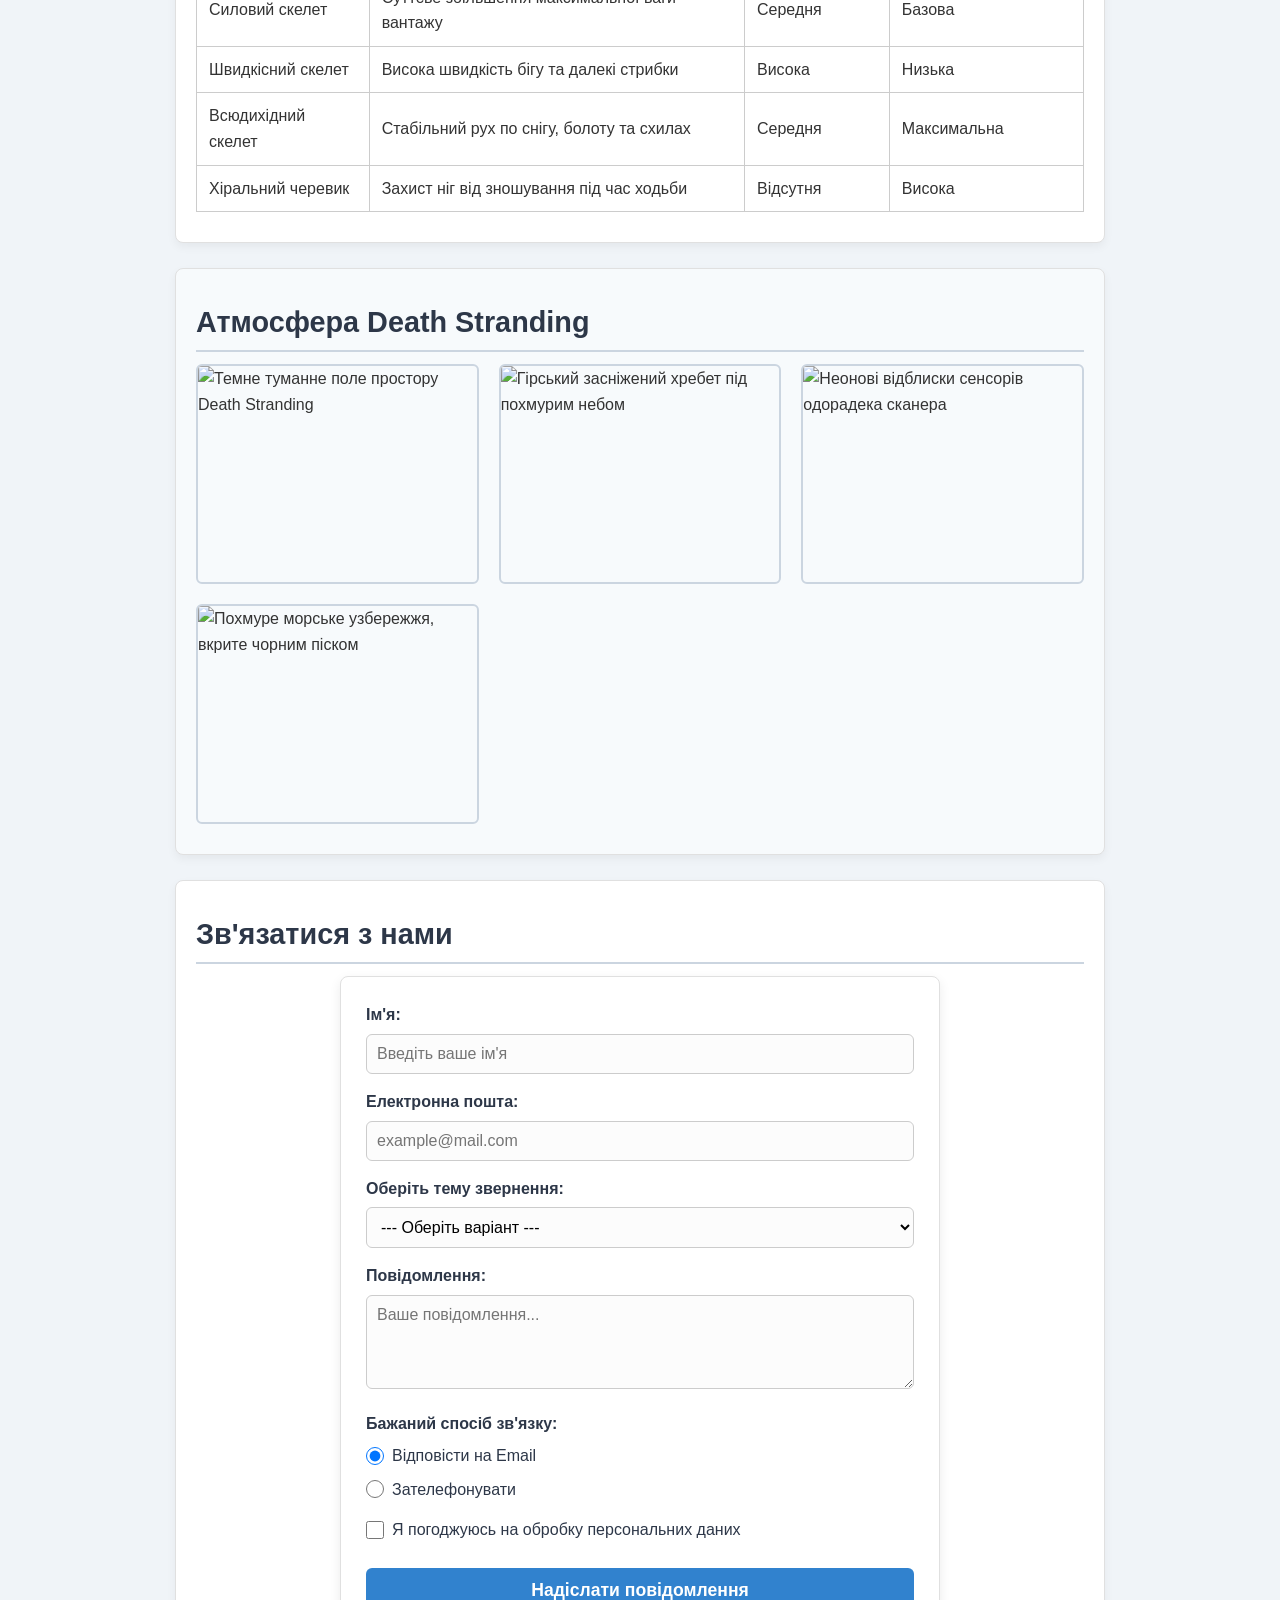
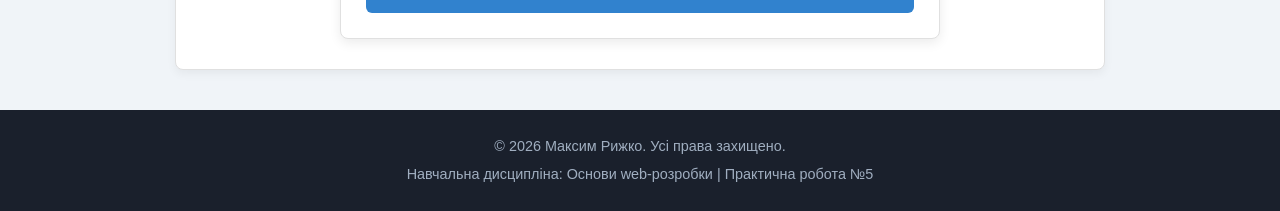
==== commit bb970817: "практична 6" ====
--- a/index.html
+++ b/index.html
@@ -14,7 +14,7 @@
 
 <body>
 
-    <!-- Крок 1.1 & Крок 2.2: Закріплена шапка сайту з доступною навігацією -->
+    <!-- Закріплена шапка сайту з доступною навігацією -->
     <header class="site-header">
         <div class="container header-container">
             <div class="logo">Death Stranding</div>
@@ -24,12 +24,13 @@
                     <li><a href="#features">Особливості</a></li>
                     <li><a href="#equipment">Характеристики</a></li>
                     <li><a href="#gallery">Галерея</a></li>
+                    <li><a href="#contact">Контакти</a></li>
                 </ul>
             </nav>
         </div>
     </header>
 
-    <!-- Крок 1.2: Головний стрижневий контейнер (<main>) -->
+    <!-- Головний стрижневий контейнер (<main>) -->
     <main id="main-content">
         <div class="container main-content-wrapper">
 
@@ -55,7 +56,7 @@
                     <em class="highlight">під'єднати поселення до Хіральної мережі</em>, аби знову об'єднати людей.
                 </p>
 
-                <!-- Крок 1.4: Довідковий блок (<aside>) усередині секції -->
+                <!-- Довідковий блок (<aside>) усередині секції -->
                 <aside class="info-aside">
                     <h3>Цікавий факт за темою</h3>
                     <p>Під час розробки гри Хідео Кодзіма надихався ізоляцією людей та концепцією «невидимих ниток» (кордонів), що об'єднують людство попри фізичні перешкоди.</p>
@@ -149,10 +150,68 @@
                 </div>
             </section>
 
+            <!-- Секція 5 (id="contact") Форма зворотного зв'язку -->
+            <section id="contact" class="card contact-section">
+                <h2 class="section-title">Зв'язатися з нами</h2>
+                <!-- Крок 1: Головний контейнер форми -->
+                <form action="#" method="POST" class="contact-form">
+                    
+                    <!-- Крок 2: Текстові поля (Ім'я та Email) -->
+                    <div class="form-group">
+                        <label for="user_name">Ім'я:</label>
+                        <input type="text" id="user_name" name="user_name" placeholder="Введіть ваше ім'я" required>
+                    </div>
+
+                    <div class="form-group">
+                        <label for="user_email">Електронна пошта:</label>
+                        <input type="email" id="user_email" name="user_email" placeholder="example@mail.com" required>
+                    </div>
+
+                    <!-- Крок 3: Розширені поля вибору (Select) -->
+                    <div class="form-group">
+                        <label for="topic">Оберіть тему звернення:</label>
+                        <select id="topic" name="topic">
+                            <option value="" disabled selected>--- Оберіть варіант ---</option>
+                            <option value="gameplay">Питання щодо геймплею</option>
+                            <option value="story">Обговорення сюжету</option>
+                            <option value="other">Інше запитання</option>
+                        </select>
+                    </div>
+
+                    <!-- Крок 3: Розширені поля вибору (Textarea) -->
+                    <div class="form-group">
+                        <label for="message">Повідомлення:</label>
+                        <textarea id="message" name="message" rows="4" placeholder="Ваше повідомлення..."></textarea>
+                    </div>
+
+                    <!-- Крок 4: Радіокнопки -->
+                    <div class="form-group">
+                        <p class="group-label">Бажаний спосіб зв'язку:</p>
+                        <div class="radio-item">
+                            <input type="radio" id="contact_email" name="contact_method" value="email" checked>
+                            <label for="contact_email" class="inline-label">Відповісти на Email</label>
+                        </div>
+                        <div class="radio-item">
+                            <input type="radio" id="contact_phone" name="contact_method" value="phone">
+                            <label for="contact_phone" class="inline-label">Зателефонувати</label>
+                        </div>
+                    </div>
+
+                    <!-- Крок 4 & 5: Чекбокс згоди (обов'язковий) -->
+                    <div class="form-group checkbox-group">
+                        <input type="checkbox" id="terms" name="terms" required>
+                        <label for="terms" class="inline-label">Я погоджуюсь на обробку персональних даних</label>
+                    </div>
+
+                    <!-- Крок 5: Кнопка відправлення -->
+                    <button type="submit" class="submit-btn">Надіслати повідомлення</button>
+                </form>
+            </section>
+
         </div>
     </main>
 
-    <!-- Крок 1.5: Оформлення підвалу сайту (<footer>) -->
+    <!-- Оформлення підвалу сайту (<footer>) -->
     <footer class="site-footer">
         <div class="container footer-container">
             <p>&copy; 2026 Максим Рижко. Усі права захищено.</p>
@@ -160,7 +219,7 @@
         </div>
     </footer>
 
-    <!-- Крок 2.3: Доступна плаваюча кнопка переходу нагору -->
+    <!-- Доступна плаваюча кнопка переходу нагору -->
     <a href="#about" class="back-to-top" aria-label="Повернутися на початок сторінки" title="Наверх">↑</a>
 
 </body>
--- a/style.css
+++ b/style.css
@@ -282,7 +282,7 @@
 .grid-gallery img {
     width: 100%;
     height: 220px;
-    object-path: cover;
+    object-position: center; /* Виправив неіснуючу властивість object-path */
     object-fit: cover;
     border: 2px solid #cbd5e0;
     border-radius: 6px;
@@ -336,4 +336,107 @@
     color: #ffffff;
     text-decoration: none;
     transform: translateY(-3px);
+}
+
+/* ========================================================= */
+/* КРОК 6: ВІЗУАЛЬНА СТИЛІЗАЦІЯ ФОРМИ                        */
+/* ========================================================= */
+
+.contact-section {
+    background-color: #ffffff !important;
+}
+
+/* 6.1. Блоковий контейнер форми, ширина, тінь, рамки */
+.contact-form {
+    display: block;
+    max-width: 600px;
+    margin: 0 auto;
+    padding: 25px;
+    border: 1px solid #e0e0e0;
+    border-radius: 8px;
+    box-shadow: 0 4px 12px rgba(0, 0, 0, 0.08);
+    background-color: #fff;
+}
+
+.form-group {
+    margin-bottom: 15px;
+}
+
+/* 6.3. Вертикальне розташування міток */
+.contact-form label, .group-label {
+    display: block;
+    margin-bottom: 6px;
+    font-weight: 600;
+    color: #2d3748;
+}
+
+/* 6.2. Зручні поля введення (крім перемикачів) */
+.contact-form input[type="text"],
+.contact-form input[type="email"],
+.contact-form select,
+.contact-form textarea {
+    width: 100%;
+    padding: 10px;
+    border-radius: 6px;
+    border: 1px solid #ccc;
+    font-family: inherit;
+    font-size: 1rem;
+    background-color: #fcfcfc;
+}
+
+/* 6.4. Стан фокусу (Focus State) */
+.contact-form input[type="text"]:focus,
+.contact-form input[type="email"]:focus,
+.contact-form select:focus,
+.contact-form textarea:focus {
+    border-color: #2563eb;
+    outline: none;
+    box-shadow: 0 0 0 3px rgba(37, 99, 235, 0.2);
+}
+
+/* Спеціальні стилі для радіокнопок та чекбоксів (щоб не були 100% ширини) */
+.radio-item {
+    margin-bottom: 8px;
+    display: flex;
+    align-items: center;
+}
+
+.checkbox-group {
+    display: flex;
+    align-items: center;
+    margin-top: 15px;
+    margin-bottom: 25px;
+}
+
+.contact-form input[type="radio"],
+.contact-form input[type="checkbox"] {
+    margin-right: 8px;
+    width: 18px;
+    height: 18px;
+    cursor: pointer;
+}
+
+.inline-label {
+    display: inline-block !important;
+    margin-bottom: 0 !important;
+    font-weight: normal !important;
+    cursor: pointer;
+}
+
+/* 6.5. Стилізація кнопки відправлення */
+.contact-form button[type="submit"] {
+    width: 100%;
+    background-color: #3182ce;
+    color: #ffffff;
+    padding: 12px 20px;
+    border: none;
+    border-radius: 6px;
+    font-size: 1.1rem;
+    font-weight: bold;
+    cursor: pointer;
+    transition: background-color 0.3s ease;
+}
+
+.contact-form button[type="submit"]:hover {
+    background-color: #2563eb;
 }
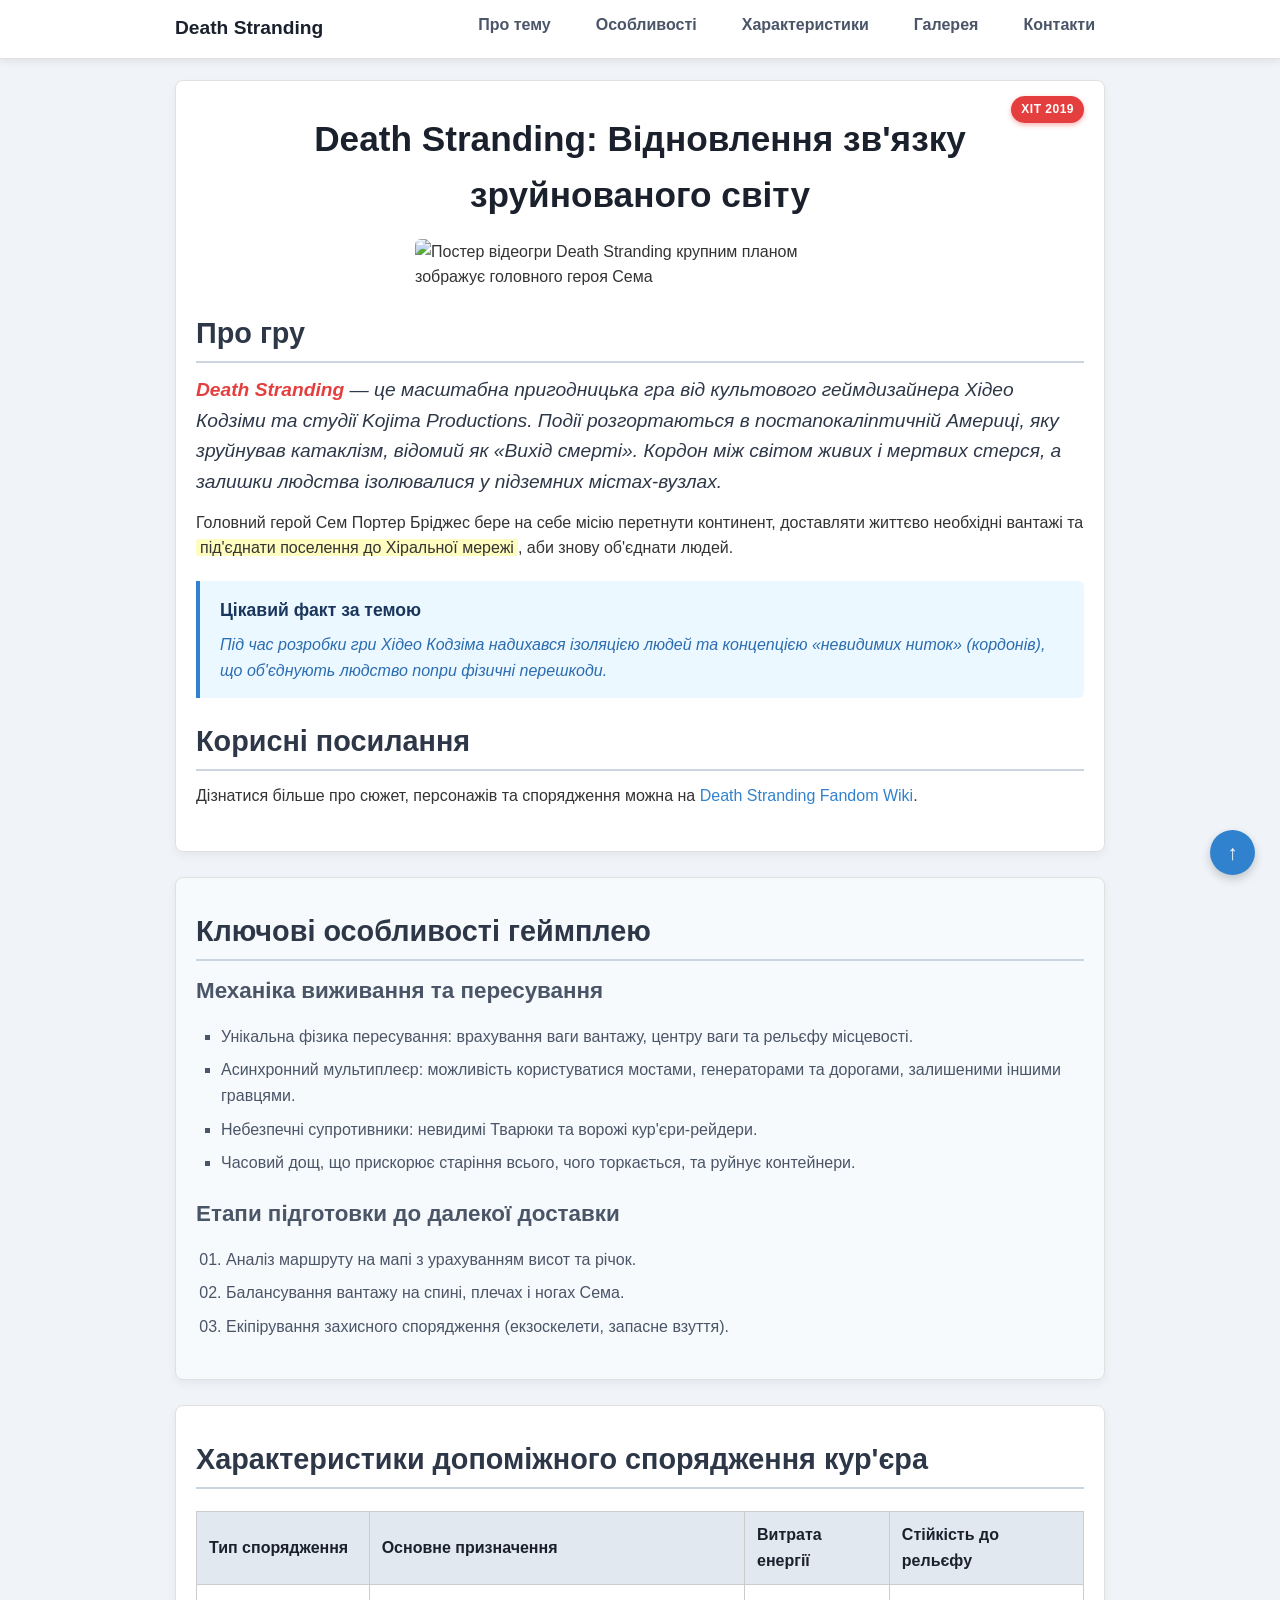
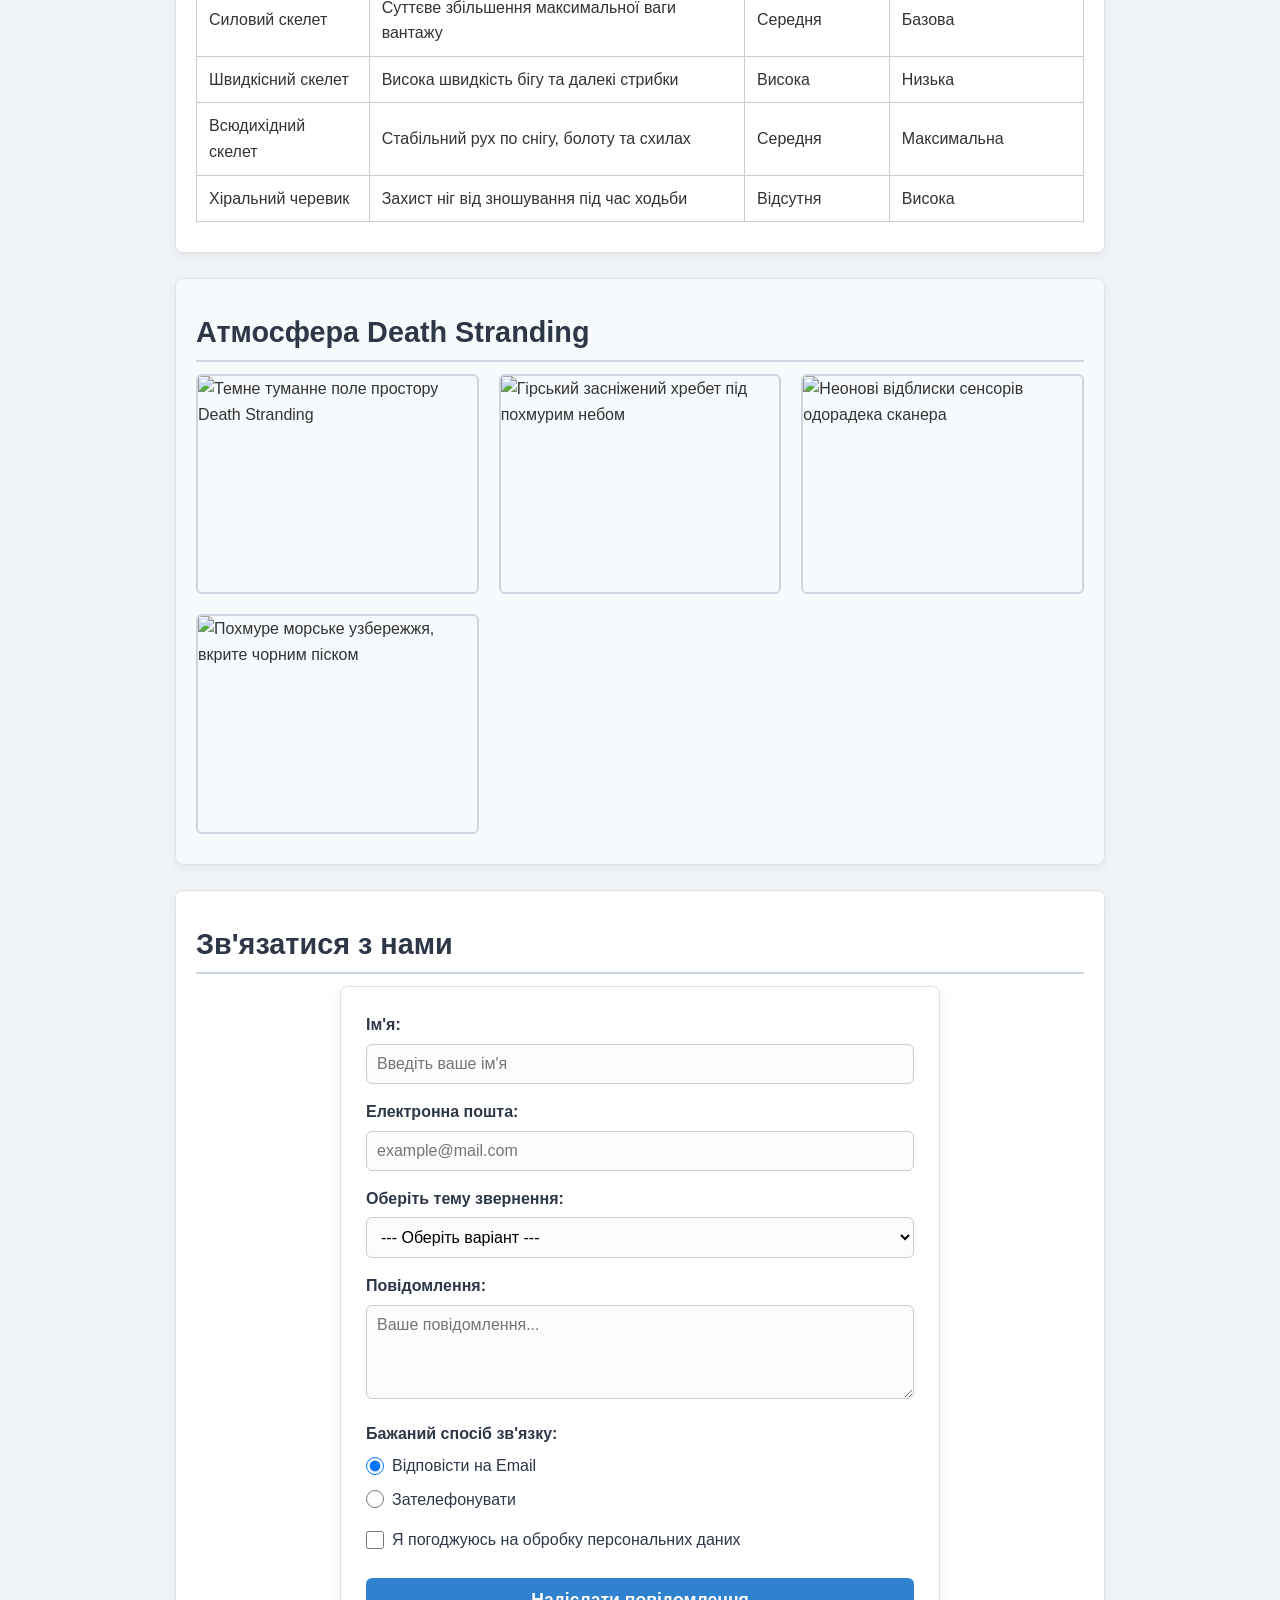
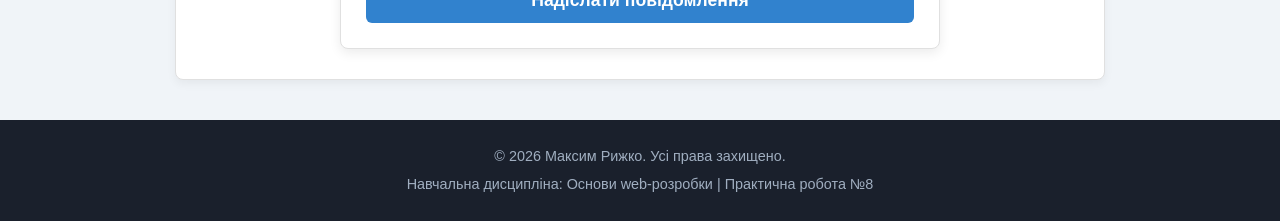
==== commit 739f6b18: "практична8" ====
--- a/index.html
+++ b/index.html
@@ -97,42 +97,44 @@
             <!-- Секція 3 (id="equipment") -->
             <section id="equipment" class="card">
                 <h2 class="section-title">Характеристики допоміжного спорядження кур'єра</h2>
-                <table>
-                    <thead>
-                        <tr>
-                            <th>Тип спорядження</th>
-                            <th>Основне призначення</th>
-                            <th>Витрата енергії</th>
-                            <th>Стійкість до рельєфу</th>
-                        </tr>
-                    </thead>
-                    <tbody>
-                        <tr>
-                            <td>Силовий скелет</td>
-                            <td>Суттєве збільшення максимальної ваги вантажу</td>
-                            <td>Середня</td>
-                            <td>Базова</td>
-                        </tr>
-                        <tr>
-                            <td>Швидкісний скелет</td>
-                            <td>Висока швидкість бігу та далекі стрибки</td>
-                            <td>Висока</td>
-                            <td>Низька</td>
-                        </tr>
-                        <tr>
-                            <td>Всюдихідний скелет</td>
-                            <td>Стабільний рух по снігу, болоту та схилах</td>
-                            <td>Середня</td>
-                            <td>Максимальна</td>
-                        </tr>
-                        <tr>
-                            <td>Хіральний черевик</td>
-                            <td>Захист ніг від зношування під час ходьби</td>
-                            <td>Відсутня</td>
-                            <td>Висока</td>
-                        </tr>
-                    </tbody>
-                </table>
+                <div class="table-responsive">
+                    <table>
+                        <thead>
+                            <tr>
+                                <th>Тип спорядження</th>
+                                <th>Основне призначення</th>
+                                <th>Витрата енергії</th>
+                                <th>Стійкість до рельєфу</th>
+                            </tr>
+                        </thead>
+                        <tbody>
+                            <tr>
+                                <td>Силовий скелет</td>
+                                <td>Суттєве збільшення максимальної ваги вантажу</td>
+                                <td>Середня</td>
+                                <td>Базова</td>
+                            </tr>
+                            <tr>
+                                <td>Швидкісний скелет</td>
+                                <td>Висока швидкість бігу та далекі стрибки</td>
+                                <td>Висока</td>
+                                <td>Низька</td>
+                            </tr>
+                            <tr>
+                                <td>Всюдихідний скелет</td>
+                                <td>Стабільний рух по снігу, болоту та схилах</td>
+                                <td>Середня</td>
+                                <td>Максимальна</td>
+                            </tr>
+                            <tr>
+                                <td>Хіральний черевик</td>
+                                <td>Захист ніг від зношування під час ходьби</td>
+                                <td>Відсутня</td>
+                                <td>Висока</td>
+                            </tr>
+                        </tbody>
+                    </table>
+                </div>
             </section>
 
             <!-- Секція 4 (id="gallery") з Grid-контейнером -->
@@ -215,13 +217,13 @@
     <footer class="site-footer">
         <div class="container footer-container">
             <p>&copy; 2026 Максим Рижко. Усі права захищено.</p>
-            <p>Навчальна дисципліна: Основи web-розробки | Практична робота №5</p>
+            <p>Навчальна дисципліна: Основи web-розробки | Практична робота №8</p>
         </div>
     </footer>
 
     <!-- Доступна плаваюча кнопка переходу нагору -->
-    <a href="#about" class="back-to-top" aria-label="Повернутися на початок сторінки" title="Наверх">↑</a>
+    <a href="#about" class="back-to-top btn-top" aria-label="Повернутися на початок сторінки" title="Наверх">↑</a>
 
 </body>
 
-</html>+</html>
--- a/style.css
+++ b/style.css
@@ -17,10 +17,18 @@
     line-height: 1.6; /* Інтервал */
     padding-top: 80px; /* Компенсація висоти закріпленого хедера */
     scroll-padding-top: 90px; /* Запобігання перекриттю заголовків при якірному переході */
+    overflow-x: hidden; /* ПР №8: Глобальне запобігання горизонтальному переповненню */
 }
 
 /* Гарантуємо блоковий тип відображення для нових семантичних елементів */
 main, section, article, aside, header, footer, nav {
+    display: block;
+}
+
+/* ПР №8 (Крок 2): Гнучкі медіадані — гумові зображення */
+img {
+    max-width: 100%;
+    height: auto;
     display: block;
 }
 
@@ -125,14 +133,14 @@
     letter-spacing: 0.5px;
 }
 
-/* Крок 4 (з вимогою стилізації зілля/блок-нотатки для <aside>): Оформлення блоку <aside> */
+/* Оформлення блоку <aside> */
 .info-aside {
-    background-color: #ebf8ff; /* М'який пастельний фон */
-    border-left: 4px solid #3182ce; /* Вертикальна акцентна лінія зліва */
+    background-color: #ebf8ff;
+    border-left: 4px solid #3182ce;
     padding: 15px 20px;
     margin: 20px 0;
     border-radius: 0 6px 6px 0;
-    font-style: italic; /* Курсивний шрифт */
+    font-style: italic;
     color: #2b6cb0;
 }
 
@@ -244,7 +252,12 @@
     margin-bottom: 8px;
 }
 
-/* Стилізація таблиці */
+/* Адаптивна обгортка та стилізація таблиці */
+.table-responsive {
+    width: 100%;
+    overflow-x: auto;
+}
+
 table {
     width: 100%;
     border-collapse: collapse;
@@ -282,7 +295,7 @@
 .grid-gallery img {
     width: 100%;
     height: 220px;
-    object-position: center; /* Виправив неіснуючу властивість object-path */
+    object-position: center;
     object-fit: cover;
     border: 2px solid #cbd5e0;
     border-radius: 6px;
@@ -339,7 +352,7 @@
 }
 
 /* ========================================================= */
-/* КРОК 6: ВІЗУАЛЬНА СТИЛІЗАЦІЯ ФОРМИ                        */
+/* КРОК 6 (ПР №6): ВІЗУАЛЬНА СТИЛІЗАЦІЯ ФОРМИ               */
 /* ========================================================= */
 
 .contact-section {
@@ -394,7 +407,7 @@
     box-shadow: 0 0 0 3px rgba(37, 99, 235, 0.2);
 }
 
-/* Спеціальні стилі для радіокнопок та чекбоксів (щоб не були 100% ширини) */
+/* Спеціальні стилі для радіокнопок та чекбоксів */
 .radio-item {
     margin-bottom: 8px;
     display: flex;
@@ -439,4 +452,127 @@
 
 .contact-form button[type="submit"]:hover {
     background-color: #2563eb;
-}+}
+
+/* ========================================================= */
+/* ПРАКТИЧНА РОБОТА №8: АДАПТИВНІСТЬ (RWD / МЕДІАЗАПИТИ)     */
+/* ========================================================= */
+
+/* Крок 3. Адаптація макета під планшети (@media screen and (max-width: 1024px)) */
+@media screen and (max-width: 1024px) {
+    /* Оптимізація колонок Grid з 3 до 2 */
+    .grid-gallery {
+        grid-template-columns: repeat(2, 1fr);
+    }
+
+    /* Коригування внутрішніх відступів секцій */
+    section.card {
+        padding: 25px 20px;
+    }
+
+    /* Масштабування титульного заголовка h1 */
+    h1 {
+        font-size: 1.85rem;
+    }
+}
+
+/* Крок 4. Мобільна оптимізація під смартфони (@media screen and (max-width: 768px)) */
+@media screen and (max-width: 768px) {
+    /* Оновлення верхнього відступу body під дворядкову шапку */
+    body {
+        padding-top: 125px;
+        scroll-padding-top: 135px;
+    }
+
+    /* Трансформація шапки сайту та навігаційного меню */
+    .header-container {
+        flex-direction: column;
+        gap: 12px;
+    }
+
+    header nav ul,
+    .site-nav ul {
+        flex-wrap: wrap;
+        justify-content: center;
+        gap: 8px;
+    }
+
+    /* Одноколонковий макет для галереї та карток */
+    .grid-gallery {
+        grid-template-columns: 1fr;
+    }
+
+    .card,
+    article {
+        width: 100%;
+        margin-left: 0;
+        margin-right: 0;
+    }
+
+    /* Адаптація форми зворотного зв'язку */
+    form,
+    .contact-form {
+        width: 100%;
+        max-width: 100%;
+        padding: 18px 15px;
+    }
+
+    .radio-item,
+    .checkbox-group {
+        flex-direction: row;
+        align-items: flex-start;
+    }
+
+    /* Збільшення сенсорних областей (Touch Targets >= 44px x 44px) */
+    button[type="submit"],
+    .site-nav a,
+    .btn-top {
+        min-width: 44px;
+        min-height: 44px;
+        display: inline-flex;
+        align-items: center;
+        justify-content: center;
+    }
+
+    .btn-top {
+        width: 46px;
+        height: 46px;
+    }
+}
+
+/* Крок 5. Тонке доведення для компактних екранів (@media screen and (max-width: 480px)) */
+@media screen and (max-width: 480px) {
+    body {
+        padding-top: 155px;
+        scroll-padding-top: 165px;
+    }
+
+    /* Зменшення базового шрифту заголовків */
+    h1 {
+        font-size: 23px;
+        padding-top: 18px; /* Відступ зверху, щоб бейдж не перекривав заголовок */
+    }
+
+    h2 {
+        font-size: 19px;
+    }
+
+    /* Зменшення розмірів та зсув плаваючої кнопки повернення вгору */
+    .btn-top {
+        width: 40px;
+        height: 40px;
+        min-width: 40px;
+        min-height: 40px;
+        right: 15px;
+        bottom: 15px;
+        font-size: 1.1rem;
+    }
+
+    /* Коригування бейджа у вузькому просторі */
+    span.badge {
+        top: -10px;
+        right: 0;
+        font-size: 0.7rem;
+        padding: 3px 8px;
+    }
+}
